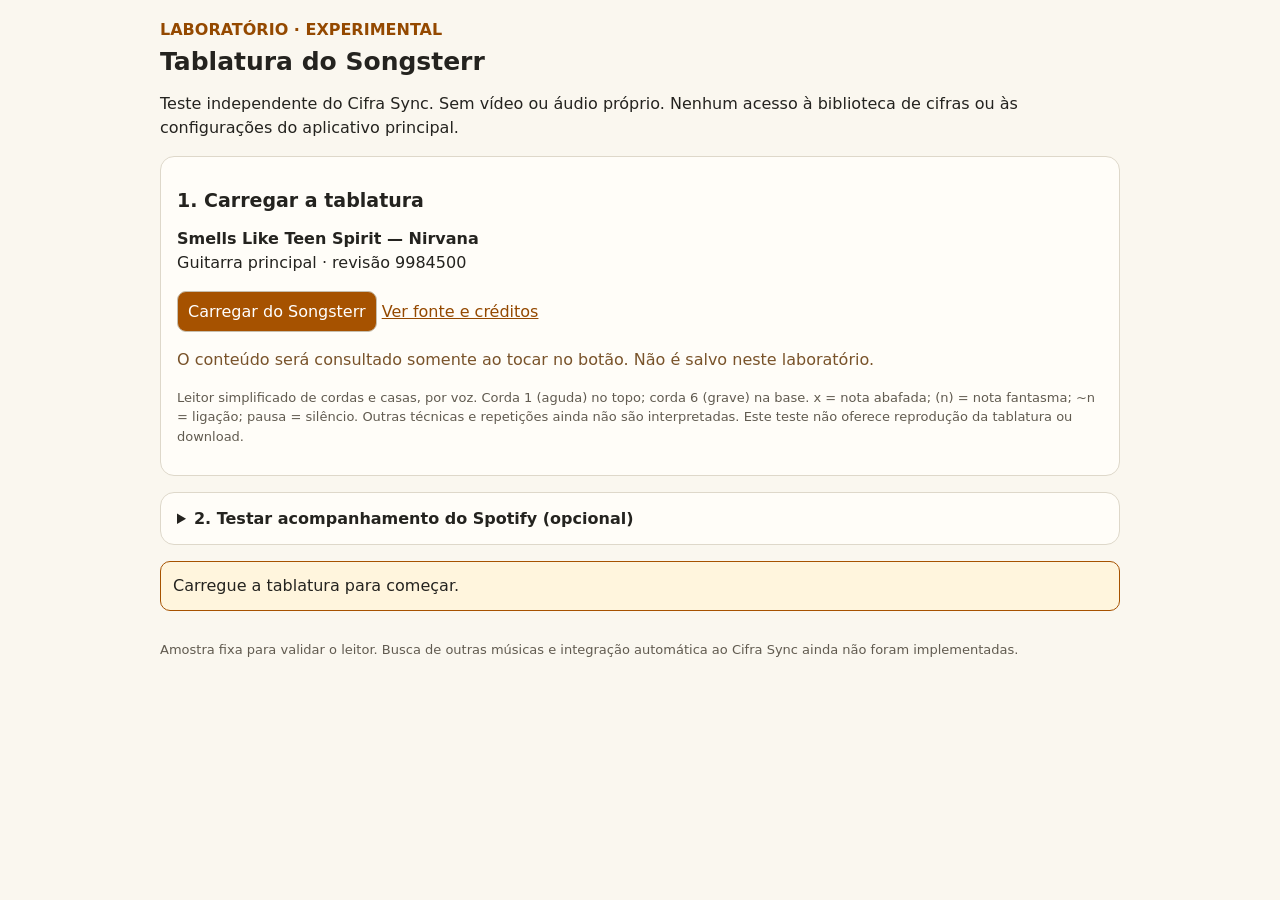
==== lab/songsterr/index.html @ a6a31af7 "Adicionar laboratório independente para leitura de tablatura Songsterr" ====
<!doctype html><html lang="pt-BR"><meta charset="utf-8"><meta name="viewport" content="width=device-width,initial-scale=1"><title>Cifra Sync · Laboratório Songsterr</title>
<style>
*{box-sizing:border-box}body{margin:0;background:#faf7ef;color:#24231f;font:16px system-ui}main{max-width:1000px;margin:auto;padding:20px}h1{font-size:25px;margin:8px 0}h2{font-size:19px}p{line-height:1.5}.badge{color:#944900;font-weight:750}section,details{border:1px solid #ded8ca;border-radius:14px;padding:16px;margin:16px 0;background:#fffdf8}button,input{font:inherit;border:1px solid #c7beae;border-radius:9px;padding:10px;max-width:100%}button{background:#eee5d7;cursor:pointer}button.primary{background:#a65200;color:white}button:disabled{opacity:.5}label{display:block;margin:12px 0}input{width:100%;background:white}input[type=number]{width:100px}code{overflow-wrap:anywhere}#status{color:#79532a}#position{position:sticky;top:0;background:#fff5dd;border:1px solid #a65200;padding:12px;z-index:2;border-radius:10px}#score{display:grid;gap:12px}.measure{min-width:0;border:2px solid #ded8ca;border-radius:12px;padding:12px;background:white}.measure.active{border-color:#a65200;background:#fff0d5}.measure pre{font:15px/1.6 monospace;overflow-x:auto;margin:12px 0}.measure header{display:flex;justify-content:space-between;gap:8px;align-items:center}.sub{font-size:13px;color:#615b50}.row{display:flex;gap:8px;align-items:center;flex-wrap:wrap}a{color:#944900}summary{cursor:pointer;font-weight:650}[hidden]{display:none!important}
</style><main>
<span class="badge">LABORATÓRIO · EXPERIMENTAL</span><h1>Tablatura do Songsterr</h1><p>Teste independente do Cifra Sync. Sem vídeo ou áudio próprio. Nenhum acesso à biblioteca de cifras ou às configurações do aplicativo principal.</p>
<section><h2>1. Carregar a tablatura</h2><p><strong>Smells Like Teen Spirit — Nirvana</strong><br>Guitarra principal · revisão 9984500</p><button id="load" class="primary">Carregar do Songsterr</button> <a href="https://www.songsterr.com/a/wsa/nirvana-smells-like-teen-spirit-tab-s269" target="_blank" rel="noopener noreferrer">Ver fonte e créditos</a><p id="status" role="status">O conteúdo será consultado somente ao tocar no botão. Não é salvo neste laboratório.</p><p class="sub">Leitor simplificado de cordas e casas, por voz. Corda 1 (aguda) no topo; corda 6 (grave) na base. x = nota abafada; (n) = nota fantasma; ~n = ligação; pausa = silêncio. Outras técnicas e repetições ainda não são interpretadas. Este teste não oferece reprodução da tablatura ou download.</p></section>
<details id="spotify"><summary>2. Testar acompanhamento do Spotify (opcional)</summary><p>Cadastre este Redirect URI adicional no seu aplicativo no Spotify Developer. Mantenha também o endereço do Cifra Sync principal.</p><code id="redirect"></code><label>Client ID<input id="client" autocomplete="off" spellcheck="false"></label><div class="row"><button id="connect">Conectar Spotify para teste</button><button id="disconnect">Desconectar teste</button></div><p id="track" role="status">Spotify desconectado. A conexão usa apenas leitura da faixa e do tempo.</p><p>Toque a gravação de estúdio de <strong>Smells Like Teen Spirit — Nirvana</strong> no Spotify. Quando ouvir o início de um compasso, toque em <strong>Este compasso começa agora</strong>. Faça uma segunda marcação adiante para ajustar a velocidade média.</p><label>Segundos por compasso (estimativa inicial)<input id="pace" type="number" min="0.2" max="30" step="0.1" value="2"></label><label><input id="follow" type="checkbox" style="width:auto"> Acompanhar o compasso estimado</label><button id="reset">Apagar marcações deste teste</button><p class="sub">Até duas marcações ficam só na memória e são perdidas ao recarregar. Sem marcação, não há sincronização. Não é sincronização exata por nota; mudanças de andamento e repetições podem exigir outro ajuste.</p></details>
<p id="position" role="status">Carregue a tablatura para começar.</p><div id="score"></div><p class="sub">Amostra fixa para validar o leitor. Busca de outras músicas e integração automática ao Cifra Sync ainda não foram implementadas.</p>
</main><script src="lab.js"></script></html>
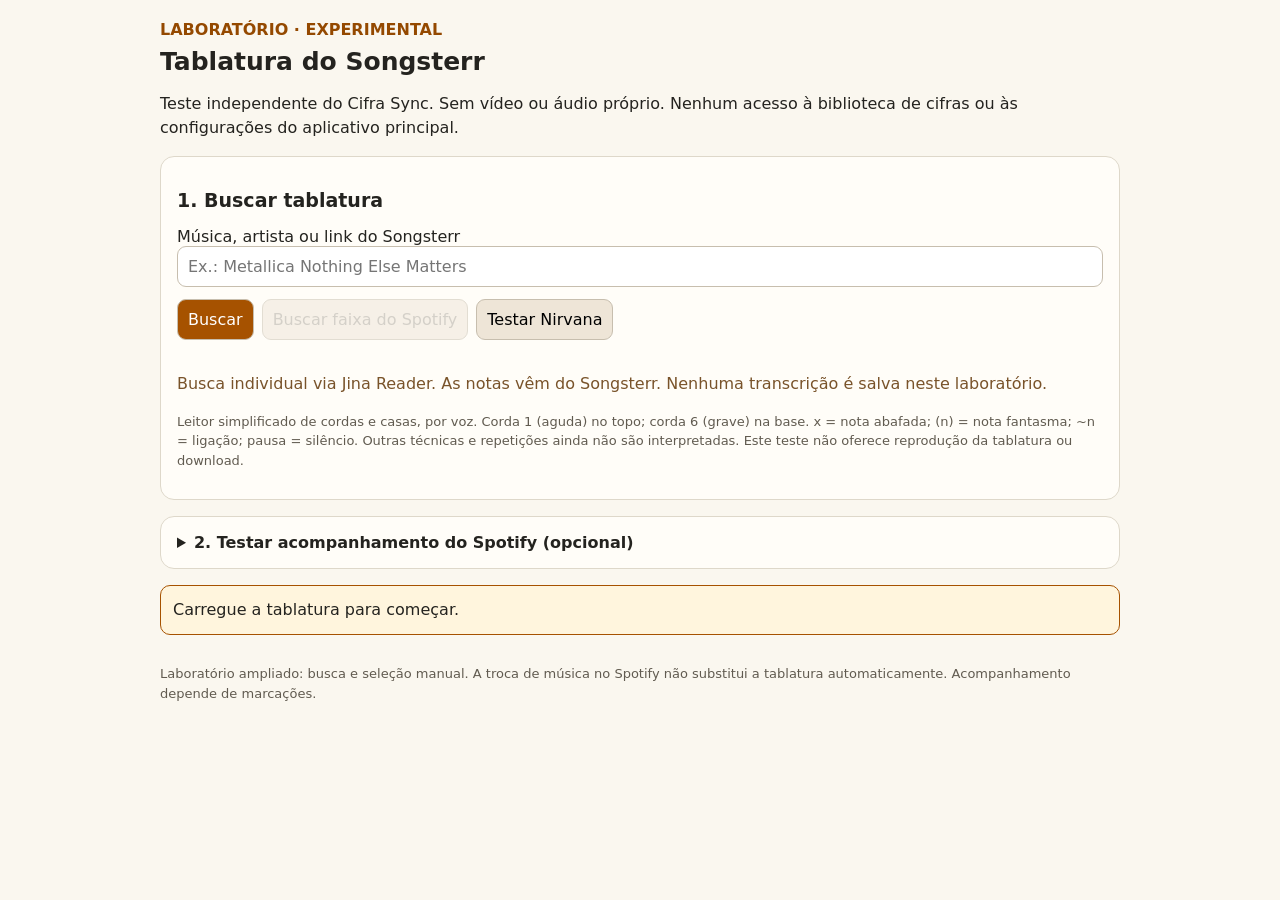
==== commit 7b489f14: "Ampliar laboratório Songsterr com busca e seleção de pistas" ====
--- a/lab/songsterr/index.html
+++ b/lab/songsterr/index.html
@@ -1,9 +1,13 @@
 <!doctype html><html lang="pt-BR"><meta charset="utf-8"><meta name="viewport" content="width=device-width,initial-scale=1"><title>Cifra Sync · Laboratório Songsterr</title>
 <style>
-*{box-sizing:border-box}body{margin:0;background:#faf7ef;color:#24231f;font:16px system-ui}main{max-width:1000px;margin:auto;padding:20px}h1{font-size:25px;margin:8px 0}h2{font-size:19px}p{line-height:1.5}.badge{color:#944900;font-weight:750}section,details{border:1px solid #ded8ca;border-radius:14px;padding:16px;margin:16px 0;background:#fffdf8}button,input{font:inherit;border:1px solid #c7beae;border-radius:9px;padding:10px;max-width:100%}button{background:#eee5d7;cursor:pointer}button.primary{background:#a65200;color:white}button:disabled{opacity:.5}label{display:block;margin:12px 0}input{width:100%;background:white}input[type=number]{width:100px}code{overflow-wrap:anywhere}#status{color:#79532a}#position{position:sticky;top:0;background:#fff5dd;border:1px solid #a65200;padding:12px;z-index:2;border-radius:10px}#score{display:grid;gap:12px}.measure{min-width:0;border:2px solid #ded8ca;border-radius:12px;padding:12px;background:white}.measure.active{border-color:#a65200;background:#fff0d5}.measure pre{font:15px/1.6 monospace;overflow-x:auto;margin:12px 0}.measure header{display:flex;justify-content:space-between;gap:8px;align-items:center}.sub{font-size:13px;color:#615b50}.row{display:flex;gap:8px;align-items:center;flex-wrap:wrap}a{color:#944900}summary{cursor:pointer;font-weight:650}[hidden]{display:none!important}
+*{box-sizing:border-box}body{margin:0;background:#faf7ef;color:#24231f;font:16px system-ui}main{max-width:1000px;margin:auto;padding:20px}h1{font-size:25px;margin:8px 0}h2{font-size:19px}p{line-height:1.5}.badge{color:#944900;font-weight:750}section,details{border:1px solid #ded8ca;border-radius:14px;padding:16px;margin:16px 0;background:#fffdf8}button,input{font:inherit;border:1px solid #c7beae;border-radius:9px;padding:10px;max-width:100%}button{background:#eee5d7;cursor:pointer}button.primary{background:#a65200;color:white}button:disabled{opacity:.5}label{display:block;margin:12px 0}input{width:100%;background:white}input[type=number]{width:100px}code{overflow-wrap:anywhere}#status{color:#79532a}#position{position:sticky;top:0;background:#fff5dd;border:1px solid #a65200;padding:12px;z-index:2;border-radius:10px}#score{display:grid;gap:12px}.measure{min-width:0;border:2px solid #ded8ca;border-radius:12px;padding:12px;background:white}.measure.active{border-color:#a65200;background:#fff0d5}.measure pre{font:15px/1.6 monospace;overflow-x:auto;margin:12px 0}.measure header{display:flex;justify-content:space-between;gap:8px;align-items:center}.sub{font-size:13px;color:#615b50}.row{display:flex;gap:8px;align-items:center;flex-wrap:wrap}a{color:#944900}summary{cursor:pointer;font-weight:650}select{font:inherit;padding:10px;width:100%;max-width:100%;border-radius:9px;background:white}.results{display:grid;gap:8px;margin:12px 0}.results button{text-align:left;overflow-wrap:anywhere}.results small{display:block;color:#615b50}[hidden]{display:none!important}
 </style><main>
 <span class="badge">LABORATÓRIO · EXPERIMENTAL</span><h1>Tablatura do Songsterr</h1><p>Teste independente do Cifra Sync. Sem vídeo ou áudio próprio. Nenhum acesso à biblioteca de cifras ou às configurações do aplicativo principal.</p>
-<section><h2>1. Carregar a tablatura</h2><p><strong>Smells Like Teen Spirit — Nirvana</strong><br>Guitarra principal · revisão 9984500</p><button id="load" class="primary">Carregar do Songsterr</button> <a href="https://www.songsterr.com/a/wsa/nirvana-smells-like-teen-spirit-tab-s269" target="_blank" rel="noopener noreferrer">Ver fonte e créditos</a><p id="status" role="status">O conteúdo será consultado somente ao tocar no botão. Não é salvo neste laboratório.</p><p class="sub">Leitor simplificado de cordas e casas, por voz. Corda 1 (aguda) no topo; corda 6 (grave) na base. x = nota abafada; (n) = nota fantasma; ~n = ligação; pausa = silêncio. Outras técnicas e repetições ainda não são interpretadas. Este teste não oferece reprodução da tablatura ou download.</p></section>
-<details id="spotify"><summary>2. Testar acompanhamento do Spotify (opcional)</summary><p>Cadastre este Redirect URI adicional no seu aplicativo no Spotify Developer. Mantenha também o endereço do Cifra Sync principal.</p><code id="redirect"></code><label>Client ID<input id="client" autocomplete="off" spellcheck="false"></label><div class="row"><button id="connect">Conectar Spotify para teste</button><button id="disconnect">Desconectar teste</button></div><p id="track" role="status">Spotify desconectado. A conexão usa apenas leitura da faixa e do tempo.</p><p>Toque a gravação de estúdio de <strong>Smells Like Teen Spirit — Nirvana</strong> no Spotify. Quando ouvir o início de um compasso, toque em <strong>Este compasso começa agora</strong>. Faça uma segunda marcação adiante para ajustar a velocidade média.</p><label>Segundos por compasso (estimativa inicial)<input id="pace" type="number" min="0.2" max="30" step="0.1" value="2"></label><label><input id="follow" type="checkbox" style="width:auto"> Acompanhar o compasso estimado</label><button id="reset">Apagar marcações deste teste</button><p class="sub">Até duas marcações ficam só na memória e são perdidas ao recarregar. Sem marcação, não há sincronização. Não é sincronização exata por nota; mudanças de andamento e repetições podem exigir outro ajuste.</p></details>
-<p id="position" role="status">Carregue a tablatura para começar.</p><div id="score"></div><p class="sub">Amostra fixa para validar o leitor. Busca de outras músicas e integração automática ao Cifra Sync ainda não foram implementadas.</p>
-</main><script src="lab.js"></script></html>
+<section><h2>1. Buscar tablatura</h2>
+<form id="search-form"><label>Música, artista ou link do Songsterr<input id="query" placeholder="Ex.: Metallica Nothing Else Matters" maxlength="300" required></label><div class="row"><button id="search" class="primary">Buscar</button><button id="search-spotify" type="button" disabled>Buscar faixa do Spotify</button><button id="load" type="button">Testar Nirvana</button></div></form>
+<p id="search-status" role="status"></p><div id="results" class="results"></div>
+<div id="selection" hidden><h3 id="song-title"></h3><label>Pista / instrumento<select id="parts"></select></label><p id="tuning" class="sub"></p><a id="credit" href="https://www.songsterr.com/" target="_blank" rel="noopener noreferrer">Ver fonte e créditos</a></div>
+<p id="status" role="status">Busca individual via Jina Reader. As notas vêm do Songsterr. Nenhuma transcrição é salva neste laboratório.</p><p class="sub">Leitor simplificado de cordas e casas, por voz. Corda 1 (aguda) no topo; corda 6 (grave) na base. x = nota abafada; (n) = nota fantasma; ~n = ligação; pausa = silêncio. Outras técnicas e repetições ainda não são interpretadas. Este teste não oferece reprodução da tablatura ou download.</p></section>
+<details id="spotify"><summary>2. Testar acompanhamento do Spotify (opcional)</summary><p>Cadastre este Redirect URI adicional no seu aplicativo no Spotify Developer. Mantenha também o endereço do Cifra Sync principal.</p><code id="redirect"></code><label>Client ID<input id="client" autocomplete="off" spellcheck="false"></label><div class="row"><button id="connect">Conectar Spotify para teste</button><button id="disconnect">Desconectar teste</button></div><p id="track" role="status">Spotify desconectado. A conexão usa apenas leitura da faixa e do tempo.</p><p>Toque no Spotify a mesma música e versão da tablatura selecionada. Quando ouvir o início de um compasso, toque em <strong>Este compasso começa agora</strong>. Faça uma segunda marcação adiante para ajustar a velocidade média.</p><label>Segundos por compasso (estimativa inicial)<input id="pace" type="number" min="0.2" max="30" step="0.1" value="2"></label><label><input id="follow" type="checkbox" style="width:auto"> Acompanhar o compasso estimado</label><button id="reset">Apagar marcações deste teste</button><p class="sub">Até duas marcações ficam só na memória e são perdidas ao recarregar. Sem marcação, não há sincronização. Não é sincronização exata por nota; mudanças de andamento e repetições podem exigir outro ajuste.</p></details>
+<p id="position" role="status">Carregue a tablatura para começar.</p><div id="score"></div><p class="sub">Laboratório ampliado: busca e seleção manual. A troca de música no Spotify não substitui a tablatura automaticamente. Acompanhamento depende de marcações.</p>
+</main><script src="source.js?v=2"></script><script src="lab.js?v=2"></script></html>
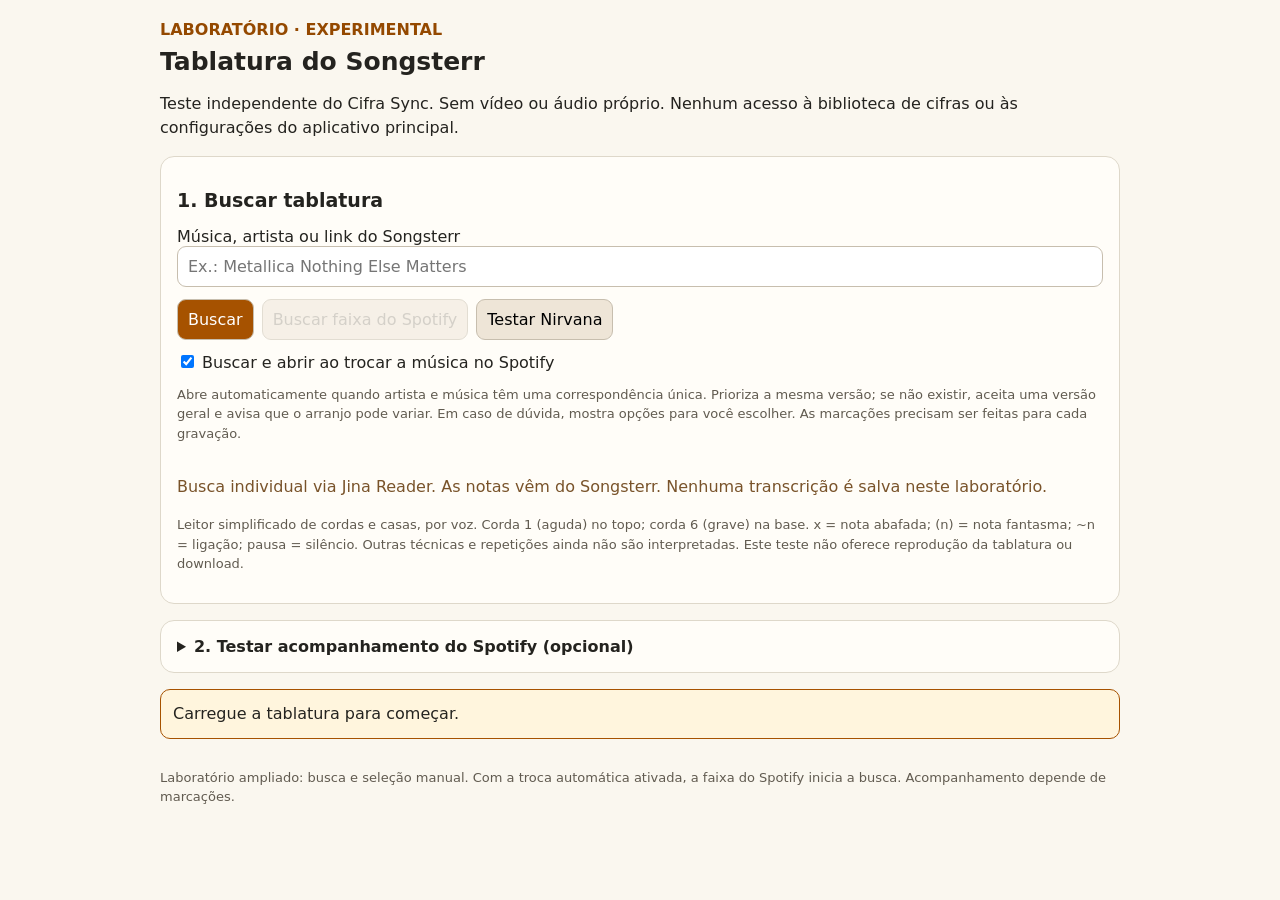
==== commit d9da899f: "Trocar tablatura automaticamente com o Spotify e priorizar artista e música" ====
--- a/lab/songsterr/index.html
+++ b/lab/songsterr/index.html
@@ -5,9 +5,10 @@
 <span class="badge">LABORATÓRIO · EXPERIMENTAL</span><h1>Tablatura do Songsterr</h1><p>Teste independente do Cifra Sync. Sem vídeo ou áudio próprio. Nenhum acesso à biblioteca de cifras ou às configurações do aplicativo principal.</p>
 <section><h2>1. Buscar tablatura</h2>
 <form id="search-form"><label>Música, artista ou link do Songsterr<input id="query" placeholder="Ex.: Metallica Nothing Else Matters" maxlength="300" required></label><div class="row"><button id="search" class="primary">Buscar</button><button id="search-spotify" type="button" disabled>Buscar faixa do Spotify</button><button id="load" type="button">Testar Nirvana</button></div></form>
+<label><input id="auto-track" type="checkbox" checked style="width:auto"> Buscar e abrir ao trocar a música no Spotify</label><p class="sub">Abre automaticamente quando artista e música têm uma correspondência única. Prioriza a mesma versão; se não existir, aceita uma versão geral e avisa que o arranjo pode variar. Em caso de dúvida, mostra opções para você escolher. As marcações precisam ser feitas para cada gravação.</p>
 <p id="search-status" role="status"></p><div id="results" class="results"></div>
-<div id="selection" hidden><h3 id="song-title"></h3><label>Pista / instrumento<select id="parts"></select></label><p id="tuning" class="sub"></p><a id="credit" href="https://www.songsterr.com/" target="_blank" rel="noopener noreferrer">Ver fonte e créditos</a></div>
+<div id="selection" hidden><h3 id="song-title"></h3><label>Pista / instrumento<select id="parts"></select></label><p id="version-note" class="sub" role="status" hidden></p><p id="tuning" class="sub"></p><a id="credit" href="https://www.songsterr.com/" target="_blank" rel="noopener noreferrer">Ver fonte e créditos</a></div>
 <p id="status" role="status">Busca individual via Jina Reader. As notas vêm do Songsterr. Nenhuma transcrição é salva neste laboratório.</p><p class="sub">Leitor simplificado de cordas e casas, por voz. Corda 1 (aguda) no topo; corda 6 (grave) na base. x = nota abafada; (n) = nota fantasma; ~n = ligação; pausa = silêncio. Outras técnicas e repetições ainda não são interpretadas. Este teste não oferece reprodução da tablatura ou download.</p></section>
-<details id="spotify"><summary>2. Testar acompanhamento do Spotify (opcional)</summary><p>Cadastre este Redirect URI adicional no seu aplicativo no Spotify Developer. Mantenha também o endereço do Cifra Sync principal.</p><code id="redirect"></code><label>Client ID<input id="client" autocomplete="off" spellcheck="false"></label><div class="row"><button id="connect">Conectar Spotify para teste</button><button id="disconnect">Desconectar teste</button></div><p id="track" role="status">Spotify desconectado. A conexão usa apenas leitura da faixa e do tempo.</p><p>Toque no Spotify a mesma música e versão da tablatura selecionada. Quando ouvir o início de um compasso, toque em <strong>Este compasso começa agora</strong>. Faça uma segunda marcação adiante para ajustar a velocidade média.</p><label>Segundos por compasso (estimativa inicial)<input id="pace" type="number" min="0.2" max="30" step="0.1" value="2"></label><label><input id="follow" type="checkbox" style="width:auto"> Acompanhar o compasso estimado</label><button id="reset">Apagar marcações deste teste</button><p class="sub">Até duas marcações ficam só na memória e são perdidas ao recarregar. Sem marcação, não há sincronização. Não é sincronização exata por nota; mudanças de andamento e repetições podem exigir outro ajuste.</p></details>
-<p id="position" role="status">Carregue a tablatura para começar.</p><div id="score"></div><p class="sub">Laboratório ampliado: busca e seleção manual. A troca de música no Spotify não substitui a tablatura automaticamente. Acompanhamento depende de marcações.</p>
-</main><script src="source.js?v=2"></script><script src="lab.js?v=2"></script></html>
+<details id="spotify"><summary>2. Testar acompanhamento do Spotify (opcional)</summary><p>Cadastre este Redirect URI adicional no seu aplicativo no Spotify Developer. Mantenha também o endereço do Cifra Sync principal.</p><code id="redirect"></code><label>Client ID<input id="client" autocomplete="off" spellcheck="false"></label><div class="row"><button id="connect">Conectar Spotify para teste</button><button id="disconnect">Desconectar teste</button></div><p id="track" role="status">Spotify desconectado. A conexão usa apenas leitura da faixa e do tempo.</p><p>Toque a música correspondente no Spotify. Se for outra versão, confira o arranjo. Quando ouvir o início de um compasso, toque em <strong>Este compasso começa agora</strong>. Faça uma segunda marcação adiante para ajustar a velocidade média.</p><label>Segundos por compasso (estimativa inicial)<input id="pace" type="number" min="0.2" max="30" step="0.1" value="2"></label><label><input id="follow" type="checkbox" style="width:auto"> Acompanhar o compasso estimado</label><button id="reset">Apagar marcações deste teste</button><p class="sub">Até duas marcações ficam só na memória e são perdidas ao recarregar. Sem marcação, não há sincronização. Não é sincronização exata por nota; mudanças de andamento e repetições podem exigir outro ajuste.</p></details>
+<p id="position" role="status">Carregue a tablatura para começar.</p><div id="score"></div><p class="sub">Laboratório ampliado: busca e seleção manual. Com a troca automática ativada, a faixa do Spotify inicia a busca. Acompanhamento depende de marcações.</p>
+</main><script src="source.js?v=3"></script><script src="matching.js?v=3"></script><script src="lab.js?v=3"></script></html>
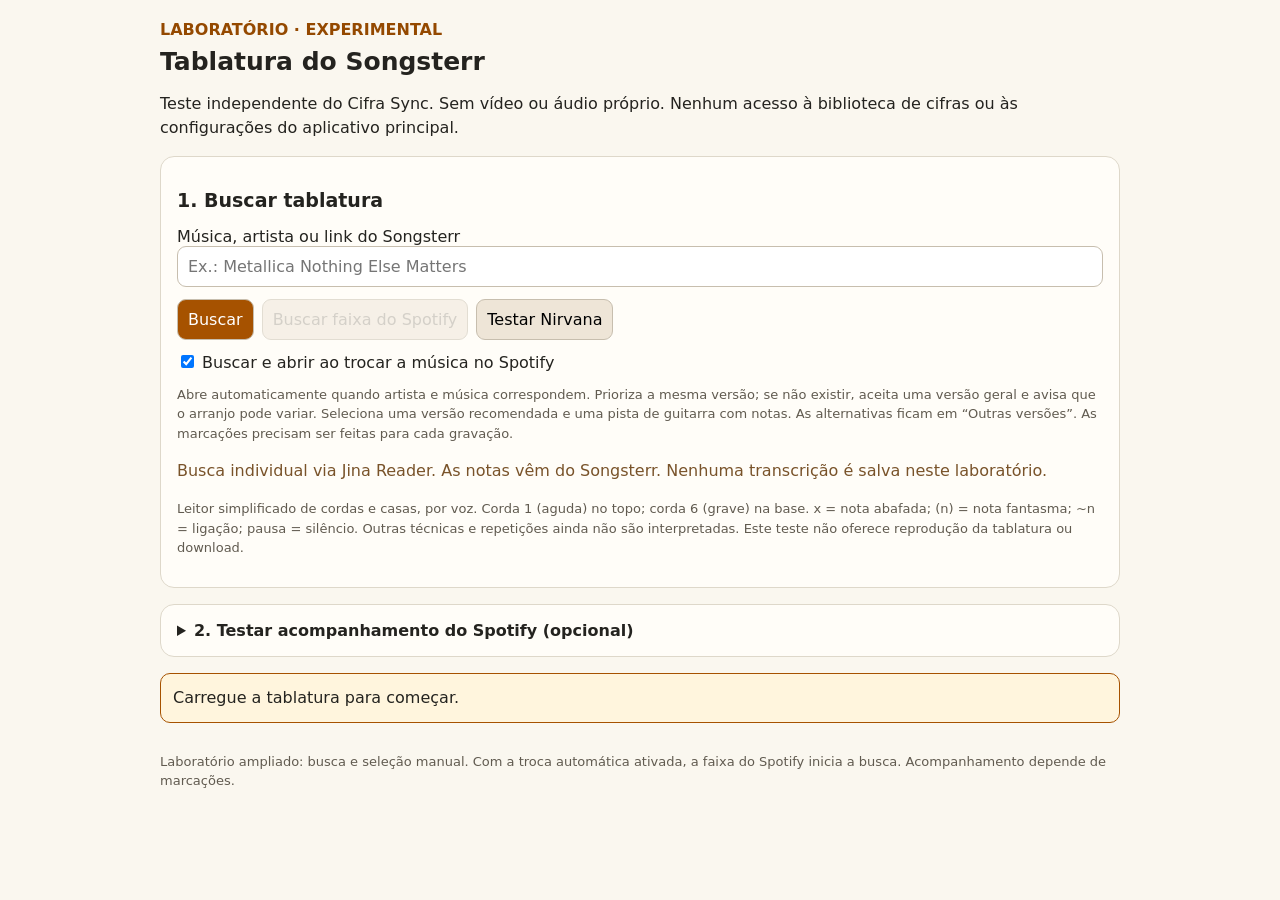
==== commit fa45951b: "Laboratório: recomendar guitarra com notas e versão utilizável" ====
--- a/lab/songsterr/index.html
+++ b/lab/songsterr/index.html
@@ -5,10 +5,10 @@
 <span class="badge">LABORATÓRIO · EXPERIMENTAL</span><h1>Tablatura do Songsterr</h1><p>Teste independente do Cifra Sync. Sem vídeo ou áudio próprio. Nenhum acesso à biblioteca de cifras ou às configurações do aplicativo principal.</p>
 <section><h2>1. Buscar tablatura</h2>
 <form id="search-form"><label>Música, artista ou link do Songsterr<input id="query" placeholder="Ex.: Metallica Nothing Else Matters" maxlength="300" required></label><div class="row"><button id="search" class="primary">Buscar</button><button id="search-spotify" type="button" disabled>Buscar faixa do Spotify</button><button id="load" type="button">Testar Nirvana</button></div></form>
-<label><input id="auto-track" type="checkbox" checked style="width:auto"> Buscar e abrir ao trocar a música no Spotify</label><p class="sub">Abre automaticamente quando artista e música têm uma correspondência única. Prioriza a mesma versão; se não existir, aceita uma versão geral e avisa que o arranjo pode variar. Em caso de dúvida, mostra opções para você escolher. As marcações precisam ser feitas para cada gravação.</p>
-<p id="search-status" role="status"></p><div id="results" class="results"></div>
+<label><input id="auto-track" type="checkbox" checked style="width:auto"> Buscar e abrir ao trocar a música no Spotify</label><p class="sub">Abre automaticamente quando artista e música correspondem. Prioriza a mesma versão; se não existir, aceita uma versão geral e avisa que o arranjo pode variar. Seleciona uma versão recomendada e uma pista de guitarra com notas. As alternativas ficam em “Outras versões”. As marcações precisam ser feitas para cada gravação.</p>
+<p id="search-status" role="status"></p><details id="alternatives" hidden><summary>Outras versões</summary><div id="results" class="results"></div></details>
 <div id="selection" hidden><h3 id="song-title"></h3><label>Pista / instrumento<select id="parts"></select></label><p id="version-note" class="sub" role="status" hidden></p><p id="tuning" class="sub"></p><a id="credit" href="https://www.songsterr.com/" target="_blank" rel="noopener noreferrer">Ver fonte e créditos</a></div>
-<p id="status" role="status">Busca individual via Jina Reader. As notas vêm do Songsterr. Nenhuma transcrição é salva neste laboratório.</p><p class="sub">Leitor simplificado de cordas e casas, por voz. Corda 1 (aguda) no topo; corda 6 (grave) na base. x = nota abafada; (n) = nota fantasma; ~n = ligação; pausa = silêncio. Outras técnicas e repetições ainda não são interpretadas. Este teste não oferece reprodução da tablatura ou download.</p></section>
+<aside id="entry-preview" hidden><p id="entry-label"></p><pre id="entry-notes" style="overflow-x:auto"></pre><button id="entry-jump" type="button">Ir à primeira entrada</button></aside><p id="status" role="status">Busca individual via Jina Reader. As notas vêm do Songsterr. Nenhuma transcrição é salva neste laboratório.</p><p class="sub">Leitor simplificado de cordas e casas, por voz. Corda 1 (aguda) no topo; corda 6 (grave) na base. x = nota abafada; (n) = nota fantasma; ~n = ligação; pausa = silêncio. Outras técnicas e repetições ainda não são interpretadas. Este teste não oferece reprodução da tablatura ou download.</p></section>
 <details id="spotify"><summary>2. Testar acompanhamento do Spotify (opcional)</summary><p>Cadastre este Redirect URI adicional no seu aplicativo no Spotify Developer. Mantenha também o endereço do Cifra Sync principal.</p><code id="redirect"></code><label>Client ID<input id="client" autocomplete="off" spellcheck="false"></label><div class="row"><button id="connect">Conectar Spotify para teste</button><button id="disconnect">Desconectar teste</button></div><p id="track" role="status">Spotify desconectado. A conexão usa apenas leitura da faixa e do tempo.</p><p>Toque a música correspondente no Spotify. Se for outra versão, confira o arranjo. Quando ouvir o início de um compasso, toque em <strong>Este compasso começa agora</strong>. Faça uma segunda marcação adiante para ajustar a velocidade média.</p><label>Segundos por compasso (estimativa inicial)<input id="pace" type="number" min="0.2" max="30" step="0.1" value="2"></label><label><input id="follow" type="checkbox" style="width:auto"> Acompanhar o compasso estimado</label><button id="reset">Apagar marcações deste teste</button><p class="sub">Até duas marcações ficam só na memória e são perdidas ao recarregar. Sem marcação, não há sincronização. Não é sincronização exata por nota; mudanças de andamento e repetições podem exigir outro ajuste.</p></details>
 <p id="position" role="status">Carregue a tablatura para começar.</p><div id="score"></div><p class="sub">Laboratório ampliado: busca e seleção manual. Com a troca automática ativada, a faixa do Spotify inicia a busca. Acompanhamento depende de marcações.</p>
-</main><script src="source.js?v=3"></script><script src="matching.js?v=3"></script><script src="lab.js?v=3"></script></html>
+</main><script src="source.js?v=4"></script><script src="matching.js?v=4"></script><script src="selection.js?v=4"></script><script src="lab.js?v=4"></script></html>
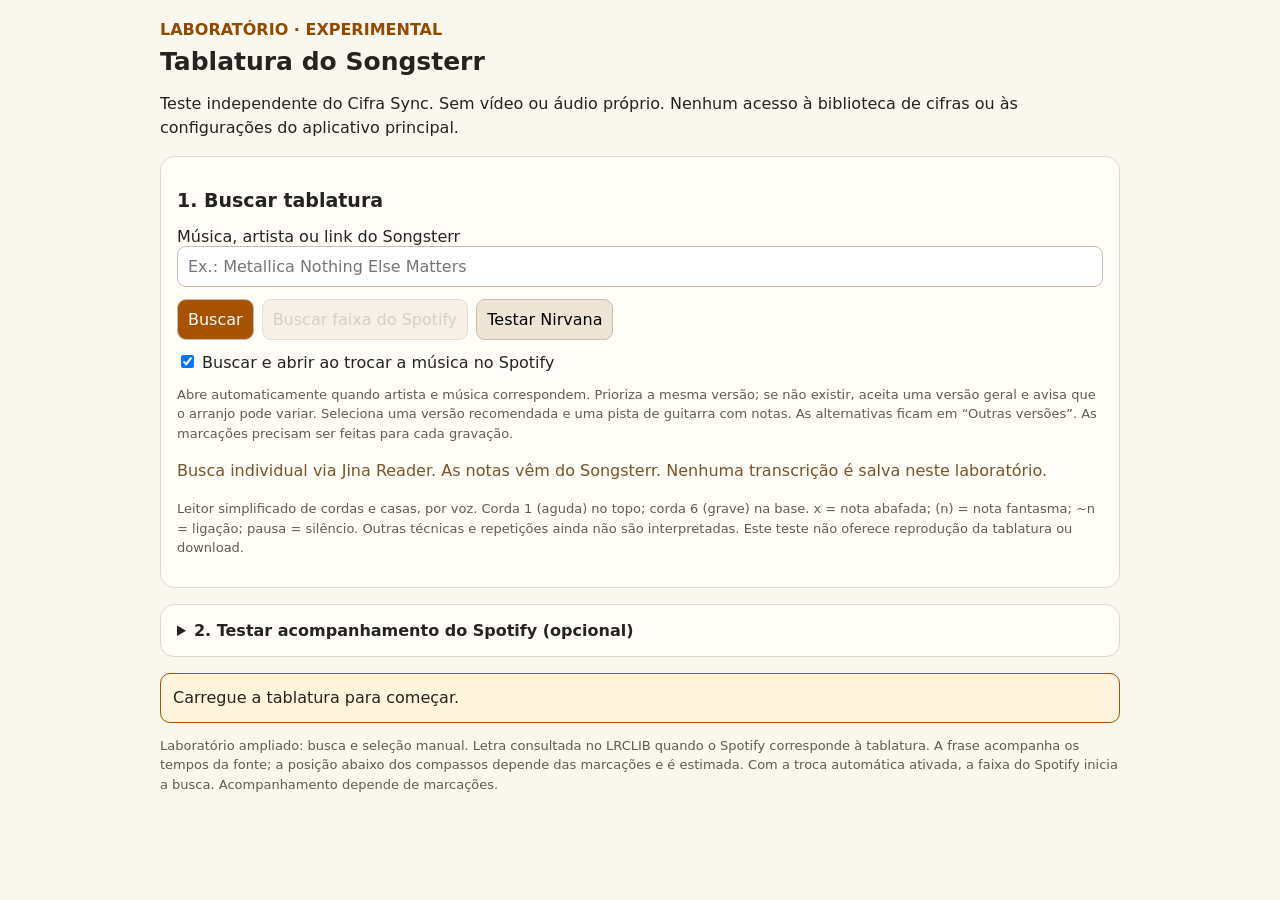
==== commit c86e1b86: "Laboratório: letra com tempos junto da tablatura" ====
--- a/lab/songsterr/index.html
+++ b/lab/songsterr/index.html
@@ -1,7 +1,7 @@
 <!doctype html><html lang="pt-BR"><meta charset="utf-8"><meta name="viewport" content="width=device-width,initial-scale=1"><title>Cifra Sync · Laboratório Songsterr</title>
 <style>
-*{box-sizing:border-box}body{margin:0;background:#faf7ef;color:#24231f;font:16px system-ui}main{max-width:1000px;margin:auto;padding:20px}h1{font-size:25px;margin:8px 0}h2{font-size:19px}p{line-height:1.5}.badge{color:#944900;font-weight:750}section,details{border:1px solid #ded8ca;border-radius:14px;padding:16px;margin:16px 0;background:#fffdf8}button,input{font:inherit;border:1px solid #c7beae;border-radius:9px;padding:10px;max-width:100%}button{background:#eee5d7;cursor:pointer}button.primary{background:#a65200;color:white}button:disabled{opacity:.5}label{display:block;margin:12px 0}input{width:100%;background:white}input[type=number]{width:100px}code{overflow-wrap:anywhere}#status{color:#79532a}#position{position:sticky;top:0;background:#fff5dd;border:1px solid #a65200;padding:12px;z-index:2;border-radius:10px}#score{display:grid;gap:12px}.measure{min-width:0;border:2px solid #ded8ca;border-radius:12px;padding:12px;background:white}.measure.active{border-color:#a65200;background:#fff0d5}.measure pre{font:15px/1.6 monospace;overflow-x:auto;margin:12px 0}.measure header{display:flex;justify-content:space-between;gap:8px;align-items:center}.sub{font-size:13px;color:#615b50}.row{display:flex;gap:8px;align-items:center;flex-wrap:wrap}a{color:#944900}summary{cursor:pointer;font-weight:650}select{font:inherit;padding:10px;width:100%;max-width:100%;border-radius:9px;background:white}.results{display:grid;gap:8px;margin:12px 0}.results button{text-align:left;overflow-wrap:anywhere}.results small{display:block;color:#615b50}[hidden]{display:none!important}
-</style><main>
+*{box-sizing:border-box}body{margin:0;background:#faf7ef;color:#24231f;font:16px system-ui}main{max-width:1000px;margin:auto;padding:20px}h1{font-size:25px;margin:8px 0}h2{font-size:19px}p{line-height:1.5}.badge{color:#944900;font-weight:750}section,details{border:1px solid #ded8ca;border-radius:14px;padding:16px;margin:16px 0;background:#fffdf8}button,input{font:inherit;border:1px solid #c7beae;border-radius:9px;padding:10px;max-width:100%}button{background:#eee5d7;cursor:pointer}button.primary{background:#a65200;color:white}button:disabled{opacity:.5}label{display:block;margin:12px 0}input{width:100%;background:white}input[type=number]{width:100px}code{overflow-wrap:anywhere}#status{color:#79532a}#playhead{position:sticky;top:0;z-index:2;max-height:38vh;overflow-y:auto}#position{margin:0;background:#fff5dd;border:1px solid #a65200;padding:12px;z-index:2;border-radius:10px}#score{display:grid;gap:12px}.measure{min-width:0;border:2px solid #ded8ca;border-radius:12px;padding:12px;background:white}.measure.active{border-color:#a65200;background:#fff0d5}.measure pre{font:15px/1.6 monospace;overflow-x:auto;margin:12px 0}.measure header{display:flex;justify-content:space-between;gap:8px;align-items:center}.sub{font-size:13px;color:#615b50}.row{display:flex;gap:8px;align-items:center;flex-wrap:wrap}a{color:#944900}summary{cursor:pointer;font-weight:650}select{font:inherit;padding:10px;width:100%;max-width:100%;border-radius:9px;background:white}.results{display:grid;gap:8px;margin:12px 0}.results button{text-align:left;overflow-wrap:anywhere}.results small{display:block;color:#615b50}[hidden]{display:none!important}
+.lyrics-now{background:#fffdf8;border:1px solid #ded8ca;border-radius:0 0 10px 10px;padding:10px 12px}.lyrics-now p{margin:4px 0;white-space:pre-line;overflow-wrap:anywhere}.lyric-current{font-weight:750;color:#944900}.measure-lyrics{border-top:1px solid #eadfce;padding-top:10px;white-space:pre-line}.lyric-line{margin:6px 0}.lyric-line.current{color:#944900;font-weight:750}.plain-lyrics{white-space:pre-line;max-height:260px;overflow-y:auto}</style><main>
 <span class="badge">LABORATÓRIO · EXPERIMENTAL</span><h1>Tablatura do Songsterr</h1><p>Teste independente do Cifra Sync. Sem vídeo ou áudio próprio. Nenhum acesso à biblioteca de cifras ou às configurações do aplicativo principal.</p>
 <section><h2>1. Buscar tablatura</h2>
 <form id="search-form"><label>Música, artista ou link do Songsterr<input id="query" placeholder="Ex.: Metallica Nothing Else Matters" maxlength="300" required></label><div class="row"><button id="search" class="primary">Buscar</button><button id="search-spotify" type="button" disabled>Buscar faixa do Spotify</button><button id="load" type="button">Testar Nirvana</button></div></form>
@@ -10,5 +10,5 @@
 <div id="selection" hidden><h3 id="song-title"></h3><label>Pista / instrumento<select id="parts"></select></label><p id="version-note" class="sub" role="status" hidden></p><p id="tuning" class="sub"></p><a id="credit" href="https://www.songsterr.com/" target="_blank" rel="noopener noreferrer">Ver fonte e créditos</a></div>
 <aside id="entry-preview" hidden><p id="entry-label"></p><pre id="entry-notes" style="overflow-x:auto"></pre><button id="entry-jump" type="button">Ir à primeira entrada</button></aside><p id="status" role="status">Busca individual via Jina Reader. As notas vêm do Songsterr. Nenhuma transcrição é salva neste laboratório.</p><p class="sub">Leitor simplificado de cordas e casas, por voz. Corda 1 (aguda) no topo; corda 6 (grave) na base. x = nota abafada; (n) = nota fantasma; ~n = ligação; pausa = silêncio. Outras técnicas e repetições ainda não são interpretadas. Este teste não oferece reprodução da tablatura ou download.</p></section>
 <details id="spotify"><summary>2. Testar acompanhamento do Spotify (opcional)</summary><p>Cadastre este Redirect URI adicional no seu aplicativo no Spotify Developer. Mantenha também o endereço do Cifra Sync principal.</p><code id="redirect"></code><label>Client ID<input id="client" autocomplete="off" spellcheck="false"></label><div class="row"><button id="connect">Conectar Spotify para teste</button><button id="disconnect">Desconectar teste</button></div><p id="track" role="status">Spotify desconectado. A conexão usa apenas leitura da faixa e do tempo.</p><p>Toque a música correspondente no Spotify. Se for outra versão, confira o arranjo. Quando ouvir o início de um compasso, toque em <strong>Este compasso começa agora</strong>. Faça uma segunda marcação adiante para ajustar a velocidade média.</p><label>Segundos por compasso (estimativa inicial)<input id="pace" type="number" min="0.2" max="30" step="0.1" value="2"></label><label><input id="follow" type="checkbox" style="width:auto"> Acompanhar o compasso estimado</label><button id="reset">Apagar marcações deste teste</button><p class="sub">Até duas marcações ficam só na memória e são perdidas ao recarregar. Sem marcação, não há sincronização. Não é sincronização exata por nota; mudanças de andamento e repetições podem exigir outro ajuste.</p></details>
-<p id="position" role="status">Carregue a tablatura para começar.</p><div id="score"></div><p class="sub">Laboratório ampliado: busca e seleção manual. Com a troca automática ativada, a faixa do Spotify inicia a busca. Acompanhamento depende de marcações.</p>
-</main><script src="source.js?v=4"></script><script src="matching.js?v=4"></script><script src="selection.js?v=4"></script><script src="lab.js?v=4"></script></html>
+<div id="playhead"><p id="position" role="status">Carregue a tablatura para começar.</p><div id="lyrics-now" class="lyrics-now" hidden><small id="lyrics-status"></small><p id="lyrics-current" class="lyric-current"></p><p id="lyrics-next" class="sub"></p></div></div><details id="lyrics-reference" hidden><summary>Letra de referência · sem tempos compatíveis</summary><div id="lyrics-plain" class="plain-lyrics"></div></details><p id="lyrics-help" class="sub" hidden></p><div id="score"></div><p class="sub">Laboratório ampliado: busca e seleção manual. Letra consultada no LRCLIB quando o Spotify corresponde à tablatura. A frase acompanha os tempos da fonte; a posição abaixo dos compassos depende das marcações e é estimada. Com a troca automática ativada, a faixa do Spotify inicia a busca. Acompanhamento depende de marcações.</p>
+</main><script src="source.js?v=5"></script><script src="matching.js?v=5"></script><script src="selection.js?v=5"></script><script src="lyrics.js?v=5"></script><script src="lab.js?v=5"></script></html>
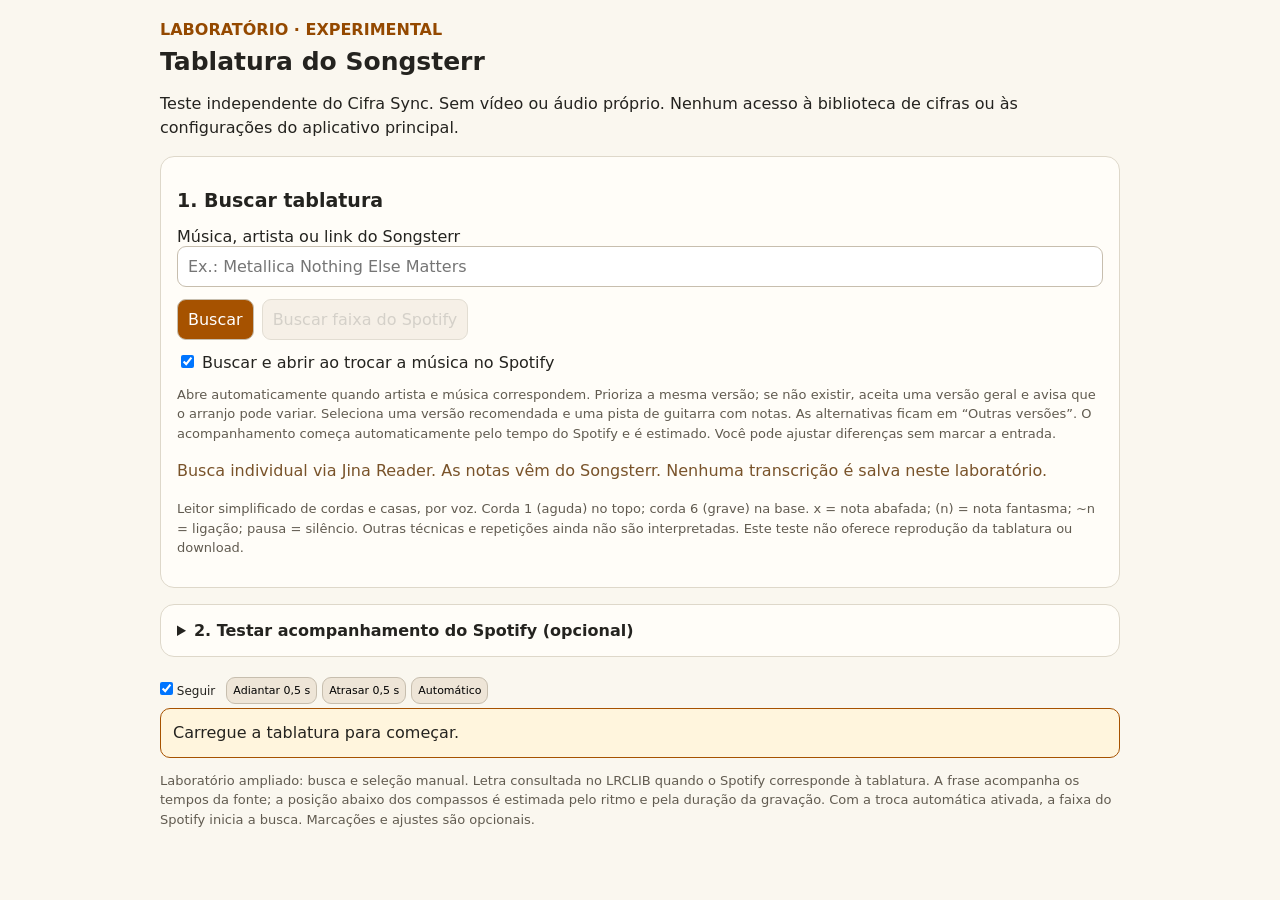
==== commit 9e07a93c: "Estudo 16: iniciar tablatura automaticamente pelo Spotify" ====
--- a/lab/songsterr/index.html
+++ b/lab/songsterr/index.html
@@ -1,14 +1,14 @@
 <!doctype html><html lang="pt-BR"><meta charset="utf-8"><meta name="viewport" content="width=device-width,initial-scale=1"><title>Cifra Sync · Laboratório Songsterr</title>
 <style>
 *{box-sizing:border-box}body{margin:0;background:#faf7ef;color:#24231f;font:16px system-ui}main{max-width:1000px;margin:auto;padding:20px}h1{font-size:25px;margin:8px 0}h2{font-size:19px}p{line-height:1.5}.badge{color:#944900;font-weight:750}section,details{border:1px solid #ded8ca;border-radius:14px;padding:16px;margin:16px 0;background:#fffdf8}button,input{font:inherit;border:1px solid #c7beae;border-radius:9px;padding:10px;max-width:100%}button{background:#eee5d7;cursor:pointer}button.primary{background:#a65200;color:white}button:disabled{opacity:.5}label{display:block;margin:12px 0}input{width:100%;background:white}input[type=number]{width:100px}code{overflow-wrap:anywhere}#status{color:#79532a}#playhead{position:sticky;top:0;z-index:2;max-height:38vh;overflow-y:auto}#position{margin:0;background:#fff5dd;border:1px solid #a65200;padding:12px;z-index:2;border-radius:10px}#score{display:grid;gap:12px}.measure{min-width:0;border:2px solid #ded8ca;border-radius:12px;padding:12px;background:white}.measure.active{border-color:#a65200;background:#fff0d5}.measure pre{font:15px/1.6 monospace;overflow-x:auto;margin:12px 0}.measure header{display:flex;justify-content:space-between;gap:8px;align-items:center}.sub{font-size:13px;color:#615b50}.row{display:flex;gap:8px;align-items:center;flex-wrap:wrap}a{color:#944900}summary{cursor:pointer;font-weight:650}select{font:inherit;padding:10px;width:100%;max-width:100%;border-radius:9px;background:white}.results{display:grid;gap:8px;margin:12px 0}.results button{text-align:left;overflow-wrap:anywhere}.results small{display:block;color:#615b50}[hidden]{display:none!important}
-.lyrics-now{background:#fffdf8;border:1px solid #ded8ca;border-radius:0 0 10px 10px;padding:10px 12px}.lyrics-now p{margin:4px 0;white-space:pre-line;overflow-wrap:anywhere}.lyric-current{font-weight:750;color:#944900}.measure-lyrics{border-top:1px solid #eadfce;padding-top:10px;white-space:pre-line}.lyric-line{margin:6px 0}.lyric-line.current{color:#944900;font-weight:750}.plain-lyrics{white-space:pre-line;max-height:260px;overflow-y:auto}</style><main>
+.lyrics-now{background:#fffdf8;border:1px solid #ded8ca;border-radius:0 0 10px 10px;padding:10px 12px}.lyrics-now p{margin:4px 0;white-space:pre-line;overflow-wrap:anywhere}.lyric-current{font-weight:750;color:#944900}.measure-lyrics{border-top:1px solid #eadfce;padding-top:10px;white-space:pre-line}.lyric-line{margin:6px 0}.lyric-line.current{color:#944900;font-weight:750}.plain-lyrics{white-space:pre-line;max-height:260px;overflow-y:auto}#sync-controls{gap:5px;margin:4px 0;background:#faf7ef}#sync-controls label{margin:0 6px 0 0;font-size:12px}#sync-controls button{font-size:11px;padding:6px}#sync-controls input{margin:0}</style><main>
 <span class="badge">LABORATÓRIO · EXPERIMENTAL</span><h1>Tablatura do Songsterr</h1><p>Teste independente do Cifra Sync. Sem vídeo ou áudio próprio. Nenhum acesso à biblioteca de cifras ou às configurações do aplicativo principal.</p>
 <section><h2>1. Buscar tablatura</h2>
-<form id="search-form"><label>Música, artista ou link do Songsterr<input id="query" placeholder="Ex.: Metallica Nothing Else Matters" maxlength="300" required></label><div class="row"><button id="search" class="primary">Buscar</button><button id="search-spotify" type="button" disabled>Buscar faixa do Spotify</button><button id="load" type="button">Testar Nirvana</button></div></form>
-<label><input id="auto-track" type="checkbox" checked style="width:auto"> Buscar e abrir ao trocar a música no Spotify</label><p class="sub">Abre automaticamente quando artista e música correspondem. Prioriza a mesma versão; se não existir, aceita uma versão geral e avisa que o arranjo pode variar. Seleciona uma versão recomendada e uma pista de guitarra com notas. As alternativas ficam em “Outras versões”. As marcações precisam ser feitas para cada gravação.</p>
+<form id="search-form"><label>Música, artista ou link do Songsterr<input id="query" placeholder="Ex.: Metallica Nothing Else Matters" maxlength="300" required></label><div class="row"><button id="search" class="primary">Buscar</button><button id="search-spotify" type="button" disabled>Buscar faixa do Spotify</button></div></form>
+<label><input id="auto-track" type="checkbox" checked style="width:auto"> Buscar e abrir ao trocar a música no Spotify</label><p class="sub">Abre automaticamente quando artista e música correspondem. Prioriza a mesma versão; se não existir, aceita uma versão geral e avisa que o arranjo pode variar. Seleciona uma versão recomendada e uma pista de guitarra com notas. As alternativas ficam em “Outras versões”. O acompanhamento começa automaticamente pelo tempo do Spotify e é estimado. Você pode ajustar diferenças sem marcar a entrada.</p>
 <p id="search-status" role="status"></p><details id="alternatives" hidden><summary>Outras versões</summary><div id="results" class="results"></div></details>
 <div id="selection" hidden><h3 id="song-title"></h3><label>Pista / instrumento<select id="parts"></select></label><p id="version-note" class="sub" role="status" hidden></p><p id="tuning" class="sub"></p><a id="credit" href="https://www.songsterr.com/" target="_blank" rel="noopener noreferrer">Ver fonte e créditos</a></div>
 <aside id="entry-preview" hidden><p id="entry-label"></p><pre id="entry-notes" style="overflow-x:auto"></pre><button id="entry-jump" type="button">Ir à primeira entrada</button></aside><p id="status" role="status">Busca individual via Jina Reader. As notas vêm do Songsterr. Nenhuma transcrição é salva neste laboratório.</p><p class="sub">Leitor simplificado de cordas e casas, por voz. Corda 1 (aguda) no topo; corda 6 (grave) na base. x = nota abafada; (n) = nota fantasma; ~n = ligação; pausa = silêncio. Outras técnicas e repetições ainda não são interpretadas. Este teste não oferece reprodução da tablatura ou download.</p></section>
-<details id="spotify"><summary>2. Testar acompanhamento do Spotify (opcional)</summary><p>Cadastre este Redirect URI adicional no seu aplicativo no Spotify Developer. Mantenha também o endereço do Cifra Sync principal.</p><code id="redirect"></code><label>Client ID<input id="client" autocomplete="off" spellcheck="false"></label><div class="row"><button id="connect">Conectar Spotify para teste</button><button id="disconnect">Desconectar teste</button></div><p id="track" role="status">Spotify desconectado. A conexão usa apenas leitura da faixa e do tempo.</p><p>Toque a música correspondente no Spotify. Se for outra versão, confira o arranjo. Quando ouvir o início de um compasso, toque em <strong>Este compasso começa agora</strong>. Faça uma segunda marcação adiante para ajustar a velocidade média.</p><label>Segundos por compasso (estimativa inicial)<input id="pace" type="number" min="0.2" max="30" step="0.1" value="2"></label><label><input id="follow" type="checkbox" style="width:auto"> Acompanhar o compasso estimado</label><button id="reset">Apagar marcações deste teste</button><p class="sub">Até duas marcações ficam só na memória e são perdidas ao recarregar. Sem marcação, não há sincronização. Não é sincronização exata por nota; mudanças de andamento e repetições podem exigir outro ajuste.</p></details>
-<div id="playhead"><p id="position" role="status">Carregue a tablatura para começar.</p><div id="lyrics-now" class="lyrics-now" hidden><small id="lyrics-status"></small><p id="lyrics-current" class="lyric-current"></p><p id="lyrics-next" class="sub"></p></div></div><details id="lyrics-reference" hidden><summary>Letra de referência · sem tempos compatíveis</summary><div id="lyrics-plain" class="plain-lyrics"></div></details><p id="lyrics-help" class="sub" hidden></p><div id="score"></div><p class="sub">Laboratório ampliado: busca e seleção manual. Letra consultada no LRCLIB quando o Spotify corresponde à tablatura. A frase acompanha os tempos da fonte; a posição abaixo dos compassos depende das marcações e é estimada. Com a troca automática ativada, a faixa do Spotify inicia a busca. Acompanhamento depende de marcações.</p>
-</main><script src="source.js?v=5"></script><script src="matching.js?v=5"></script><script src="selection.js?v=5"></script><script src="lyrics.js?v=5"></script><script src="lab.js?v=5"></script></html>
+<details id="spotify"><summary>2. Testar acompanhamento do Spotify (opcional)</summary><p>Cadastre este Redirect URI adicional no seu aplicativo no Spotify Developer. Mantenha também o endereço do Cifra Sync principal.</p><code id="redirect"></code><label>Client ID<input id="client" autocomplete="off" spellcheck="false"></label><div class="row"><button id="connect">Conectar Spotify para teste</button><button id="disconnect">Desconectar teste</button></div><p id="track" role="status">Spotify desconectado. A conexão usa apenas leitura da faixa e do tempo.</p><p>Toque a música correspondente no Spotify. Se for outra versão, confira o arranjo. A rolagem começa sozinha. Use Adiantar/Atrasar para corrigir diferenças; marcar um compasso continua disponível como ajuste opcional.</p><p class="sub">Até duas marcações ficam só na memória e são perdidas ao recarregar. O acompanhamento automático usa o ritmo da tablatura ajustado à duração da gravação. É uma estimativa; outra versão ou arranjo pode exigir correções.</p></details>
+<div id="playhead"><div id="sync-controls" class="row"><label><input id="follow" type="checkbox" checked style="width:auto"> Seguir</label><button id="sync-ahead" title="Adiantar a tablatura em meio segundo">Adiantar 0,5 s</button><button id="sync-delay" title="Atrasar a tablatura em meio segundo">Atrasar 0,5 s</button><button id="reset">Automático</button></div><p id="position" role="status">Carregue a tablatura para começar.</p><div id="lyrics-now" class="lyrics-now" hidden><small id="lyrics-status"></small><p id="lyrics-current" class="lyric-current"></p><p id="lyrics-next" class="sub"></p></div></div><details id="lyrics-reference" hidden><summary>Letra de referência · sem tempos compatíveis</summary><div id="lyrics-plain" class="plain-lyrics"></div></details><p id="lyrics-help" class="sub" hidden></p><div id="score"></div><p class="sub">Laboratório ampliado: busca e seleção manual. Letra consultada no LRCLIB quando o Spotify corresponde à tablatura. A frase acompanha os tempos da fonte; a posição abaixo dos compassos é estimada pelo ritmo e pela duração da gravação. Com a troca automática ativada, a faixa do Spotify inicia a busca. Marcações e ajustes são opcionais.</p>
+</main><script src="source.js?v=7"></script><script src="matching.js?v=7"></script><script src="selection.js?v=7"></script><script src="lyrics.js?v=7"></script><script src="embedded.js?v=16"></script><script src="timing.js?v=7"></script><script src="lab.js?v=7"></script></html>
